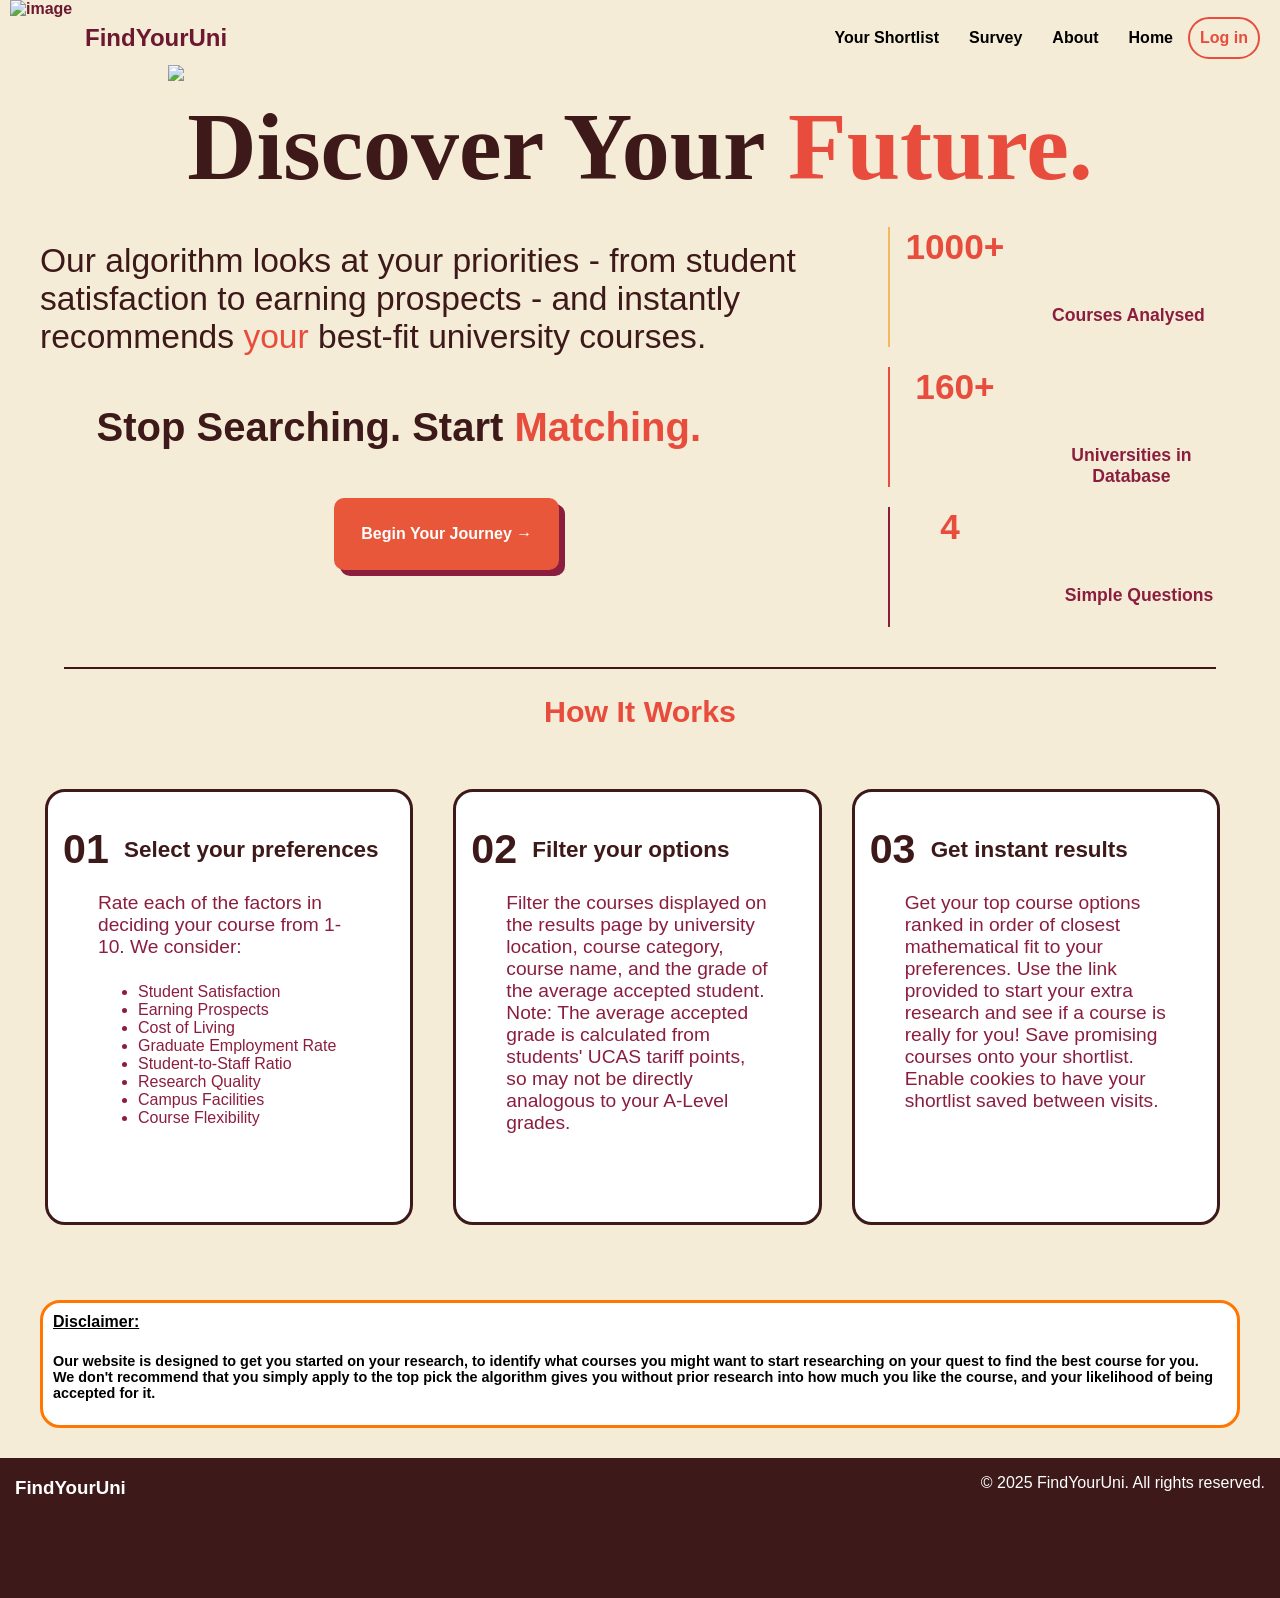
==== Frontend/Index.html @ 950c99c8 "Bar Navigation" ====
<!doctype html>
<html lang="en">
  <head>
    <meta charset="UTF-8" />
    <meta name="viewport" content="width=device-width, initial-scale=1.0" />
    <link rel="stylesheet" href="Index.css" />
    <link rel="icon" type="images/png" href="websiteimages/logo.png" />
    <title>FindYourUni</title>
  </head>
  <body>
    <header>
      <img src="/websiteimages/logo.png" alt="image" class="logo" />
      <h2>FindYourUni</h2>

      <nav class="navbar">
        <ul>
          <li id="get-started-button">
            <a href="login.html">Log in</a>
          </li>
          <li><a href="Index.html">Home</a></li>
          <li><a href="About.html">About</a></li>
          <li><a href="SurveyPage.html">Survey</a></li>
          <li><a href="Shortlist.html">Your Shortlist</a></li>
        </ul>
      </nav>
      <img src="websiteimages/NavbarSeparator.png" id="NavbarSeparator" />
    </header>

    <main>
      <h1>Discover Your <span>Future.</span></h1>

      <div id="main-container">
        <section id="main-section">
          <p id="main-text">
            Our algorithm looks at your priorities - from student satisfaction
            to earning prospects - and instantly recommends
            <span>your</span> best-fit university courses.
          </p>
          <h2>Stop Searching. Start <span>Matching.</span></h2>
          <div class="btn-wrapper">
            <a href="SurveyPage.html" class="journey-btn">
              Begin Your Journey →
            </a>
          </div>
        </section>
      </div>

      <div id="statistics-container">
        <div class="statistic-boxes" id="statistic1">
          <div id="amber-line"></div>
          <h3>1000+</h3>
          <p class="stats">Courses Analysed</p>
        </div>
        <div class="statistic-boxes" id="statistic2">
          <div id="coral-line"></div>
          <h3>160+</h3>
          <p class="stats">Universities in Database</p>
        </div>
        <div class="statistic-boxes" id="statistic3">
          <div id="burgundy-line"></div>
          <h3>4</h3>
          <p class="stats">Simple Questions</p>
        </div>
      </div>

      <div id="section-divider-1"></div>

      <h2 id="how-it-works">How It Works</h2>
      <div id="steps-container">
        <div class="steps" id="step1">
          <h3>
            <span class="step-number">01</span>
            <span class="step-name">Select your preferences</span>
          </h3>
          <p>
            Rate each of the factors in deciding your course from 1-10. We
            consider:
          </p>
          <ul>
            <li>Student Satisfaction</li>
            <li>Earning Prospects</li>
            <li>Cost of Living</li>
            <li>Graduate Employment Rate</li>
            <li>Student-to-Staff Ratio</li>
            <li>Research Quality</li>
            <li>Campus Facilities</li>
            <li>Course Flexibility</li>
          </ul>
        </div>
        <div class="steps" id="step2">
          <h3>
            <span class="step-number">02</span>
            <span class="step-name">Filter your options</span>
          </h3>
          <p>
            Filter the courses displayed on the results page by university
            location, course category, course name, and the grade of the average
            accepted student. Note: The average accepted grade is calculated
            from students' UCAS tariff points, so may not be directly analogous
            to your A-Level grades.
          </p>
        </div>
        <div class="steps" id="step3">
          <h3>
            <span class="step-number">03</span>
            <span class="step-name">Get instant results</span>
          </h3>
          <p>
            Get your top course options ranked in order of closest mathematical
            fit to your preferences. Use the link provided to start your extra
            research and see if a course is really for you! Save promising
            courses onto your shortlist. Enable cookies to have your shortlist
            saved between visits.
          </p>
        </div>
      </div>
    </main>

    <footer>
      <div id="disclaimer-box">
        <h4>Disclaimer:</h4>
        <p>
          Our website is designed to get you started on your research, to
          identify what courses you might want to start researching on your
          quest to find the best course for you.
          <br />
          We don't recommend that you simply apply to the top pick the algorithm
          gives you without prior research into how much you like the course,
          and your likelihood of being accepted for it.
        </p>
      </div>
      <div id="footer-bottom">
        <h3>FindYourUni</h3>
        <nav class="footer-nav"></nav>
        <p class="footer-copy">© 2025 FindYourUni. All rights reserved.</p>
      </div>
    </footer>
  </body>
</html>
---- Frontend/Index.css ----
body {
    background-color: #f5ecd7;
    margin: 0px;
    font-family: Verdana, Geneva, Tahoma, sans-serif;
    animation: fadeInUp 0.8s;
}

header {
    background-color: #f5ecd7;
    color: #6b1830;
    font-family: Verdana, Geneva, Tahoma, sans-serif;
    margin: 0px;
    display: flex;
    align-items: center;
    justify-content: space-between;
    font-weight: bold;
    flex-wrap: wrap;
    padding-left: 10px;
    padding-right: 10px;
    z-index: 1000;
    position: sticky;
    top: 0;
}


header h2 {
    margin: 0;
    margin-right: auto;
}

.logo {
    height: 75px;
    width: 75px;
    margin: 0px;
}

header #NavbarSeparator {
    display: block;
    margin: 0 auto;
    width: 75%;
    position: relative;
    top: -10px;
}

.navbar ul {
    list-style-type: none;
    padding: 0px;
    margin: 0px;
    overflow: hidden;
}

.navbar li {
    float: right;
    font-size: 16px;
}

.navbar a {
    color: rgb(0, 0, 0);
    text-decoration: none;
    padding: 15px;
    display: block;
    text-align: center;
    font-family: Verdana, Geneva, Tahoma, sans-serif;
}

.navbar a:hover {
    background-color: #f5ecd7;
    color: #6b1830;
    padding: 15px;
    border-radius: 8px;
    transition: color 0.3s ease;
}

#get-started-button a {
    color: #e74c3c;
    border: 2px solid #e74c3c;
    border-radius: 50px;
    padding: 10px 10px;
    margin-right: 10px;
    margin-top: 3px;
}

#get-started-button a:hover {
    color: #6b1830;
    border: 2px solid #6b1830;
    border-radius: 50px;
    transition: color 0.3s ease;
}


h1 {
    text-align: center;
    font-size: 6em;
    font-family: 'Times New Roman', Times, serif;
    margin-top: 0px;
    margin-bottom: 10px;
    color: #3d1919;
}

h1 span {
    color: #e74c3c;
}

#main-section {
    margin-top: 0px;
    float: left;
    width: 67%;
    margin-left: 30px;
    display: flex;
    flex-direction: column;
    align-items: center;
    justify-content: space-between;
}

#main-section span {
    color: #e74c3c;
}

#main-section p {
    font-family: Verdana, Geneva, Tahoma, sans-serif;
    font-size: 2.1em;
    color: #3d1919;
    margin-top: 30px;
    margin-left: 10px;
}

#main-section h2 {
    font-family: Verdana, Geneva, Tahoma, sans-serif;
    font-size: 2.5em;
    margin-top: 15px;
    margin-bottom: 60px;
    position: relative;
    margin-left: 0px;
    margin-right: 120px;
    color: #3d1919;
}


.btn-wrapper {
    display: inline-block;
    background-color: #8b1e3f;
    border-radius: 10px;
    transform: translate(-6px, -6px);
}

.journey-btn {
    background-color: #e8573a;
    color: white;
    border: 2px solid #e8573a;
    font-family: Verdana, Geneva, Tahoma, sans-serif;
    font-weight: bold;
    font-size: 16px;
    padding: 25px 25px;
    border-radius: 10px;
    cursor: pointer;
    transform: translate(-6px, -6px);
    transition: transform 0.3s ease, background-color 0.3s ease;
    display: block;
    text-decoration: none;
}

.journey-btn:hover {
    transform: translate(0, 0);
    background-color: #d14a2f;
    border-color: #d14a2f;
}

#statistics-container{
    font-family: Verdana, Geneva, Tahoma, sans-serif;
    margin-top: 25px;
}
#statistics-container h3{
    color: #e74c3c;
    font-size: 2.2em;
    display: inline-block;
    margin: 0px;
    margin-left: 15px;
    height: 40px;
    width: 131px;
    margin-right: auto;
}
#statistics-container p{
    color: #8b1e3f;
    font-size: 1.1em;
    font-weight: bold;
    display: inline-block;
    height: 25px;
    margin-right: auto;
    margin-left: auto;
    position: relative;
    top: 60px;
    width: 210px;
    text-align: center;
}
#amber-line{
    background-color: #f4b860;
    width: 3px;
    height: 120px;
    display: inline-block;
}
#coral-line{
    background-color: #e74c3c;
    width: 3px;
    height: 120px;
    display: inline-block;
}
#burgundy-line{
    background-color: #8b1e3f;
    width: 3px;
    height: 120px;
    display: inline-block;
}
.statistic-boxes{
    height: 140px;
    display: flex;
    width: 340px;
}
#statistic2 h3{
    margin-left: 25px;
}
#statistic3 h3{
    margin-left: 50px;
}

#section-divider-1{
    width: 90%;
    height: 2px;
    background-color: #3d1919;
    margin-top: 20px;
    margin-right: auto;
    margin-left: auto;
}

#how-it-works{
    font-family: Verdana, Geneva, Tahoma, sans-serif;
    display: flex;
    justify-content: center;
    align-items: center;
    font-size: 1.9em;
    color: #e74c3c;
}

#steps-container{
    font-family: Verdana, Geneva, Tahoma, sans-serif;
    display: flex;
    justify-content: space-evenly;
    padding:35px;
}
.steps{
    background-color: white;
    border: 3px solid #3d1919;
    border-radius: 20px;
    display: inline-block;
    margin-left: 15px;
    margin-right: 15px;
    padding: 15px;
}
#step1{
    margin-left: 10px;
    height: 400px;
    width: 450px;
}
#step2{
    margin-left: 25px;
    height: 400px;
    width: 450px;
}
#step3{
    margin-right: 25px;
    height: 400px;
    width: 450px;
}
.steps h3{
    color: #3d1919;
}
.steps .step-number{
    font-size: 2.2em;
    margin-right: 10px;
}
.steps .step-name{
    font-size: 1.2em;
    position: relative;
    top: -6px;
}
.steps p{
    color: #8b1e3f;
    margin-left: 35px;
    margin-right: 35px;
    margin-bottom: 25px;
    font-size: 120%;
}
.steps ul{
   color: #8b1e3f;
    margin-left: 35px;
    margin-right: 35px;
    margin-bottom: 25px; 
}

#disclaimer-box{
    border: 3px solid #ff7700;
    background-color: white;
    border-radius: 20px;
    margin-top: 40px;
    margin-left: 40px;
    margin-right: 40px;
    padding: 10px;
    font-family: Verdana, Geneva, Tahoma, sans-serif;
    margin-bottom: 30px;
}
#disclaimer-box h4{
    margin-top: 0px;
    text-decoration: underline;
}
#disclaimer-box p{
    font-weight: bold;
    font-size: 0.9em;
}

#footer-bottom{
    margin-top: 30px;
    background-color:  #3d1919;
    width: 100%;
    margin: 0px;
    height: 140px;
    font-family: Verdana, Geneva, Tahoma, sans-serif;
    color: white;
    display: flex;
    justify-content: space-between;
}
#footer-bottom h3{
    margin-left: 15px;
}
#footer-bottom p{
    margin-right: 15px;
}


@keyframes fadeInUp {
    from { opacity: 0; transform: translateY(30px); }
    to { opacity: 1; transform: translateY(0); }
}

@media (max-width: 900px) {
    body { padding: 40px 20px; }
    #steps-container { flex-direction: column; align-items: center; }
}
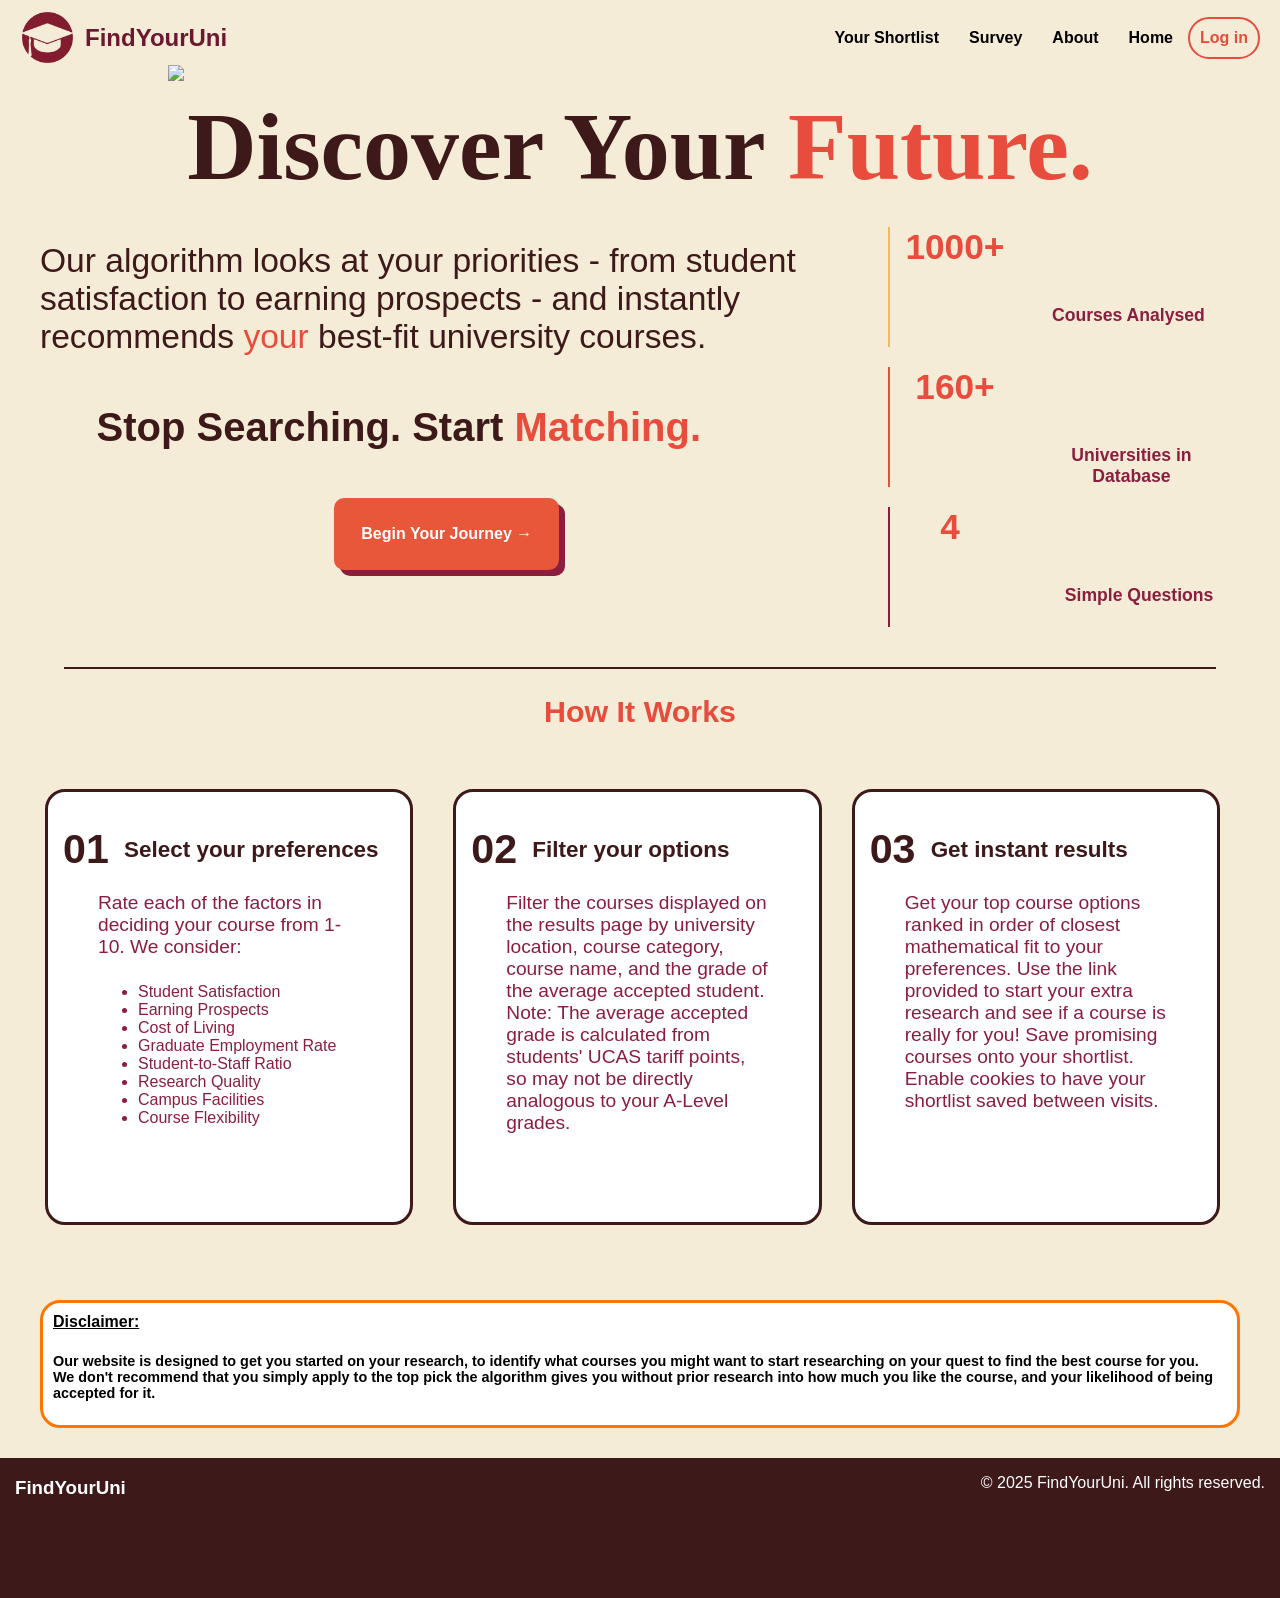
==== commit 0beea829: "Update Index.html" ====
--- a/Frontend/Index.html
+++ b/Frontend/Index.html
@@ -9,7 +9,7 @@
   </head>
   <body>
     <header>
-      <img src="/websiteimages/logo.png" alt="image" class="logo" />
+      <img src="/Images/logo.png" alt="image" class="logo" />
       <h2>FindYourUni</h2>
 
       <nav class="navbar">
@@ -23,7 +23,7 @@
           <li><a href="Shortlist.html">Your Shortlist</a></li>
         </ul>
       </nav>
-      <img src="websiteimages/NavbarSeparator.png" id="NavbarSeparator" />
+      <img src="Images/NavbarSeparator.png" id="NavbarSeparator" />
     </header>
 
     <main>
